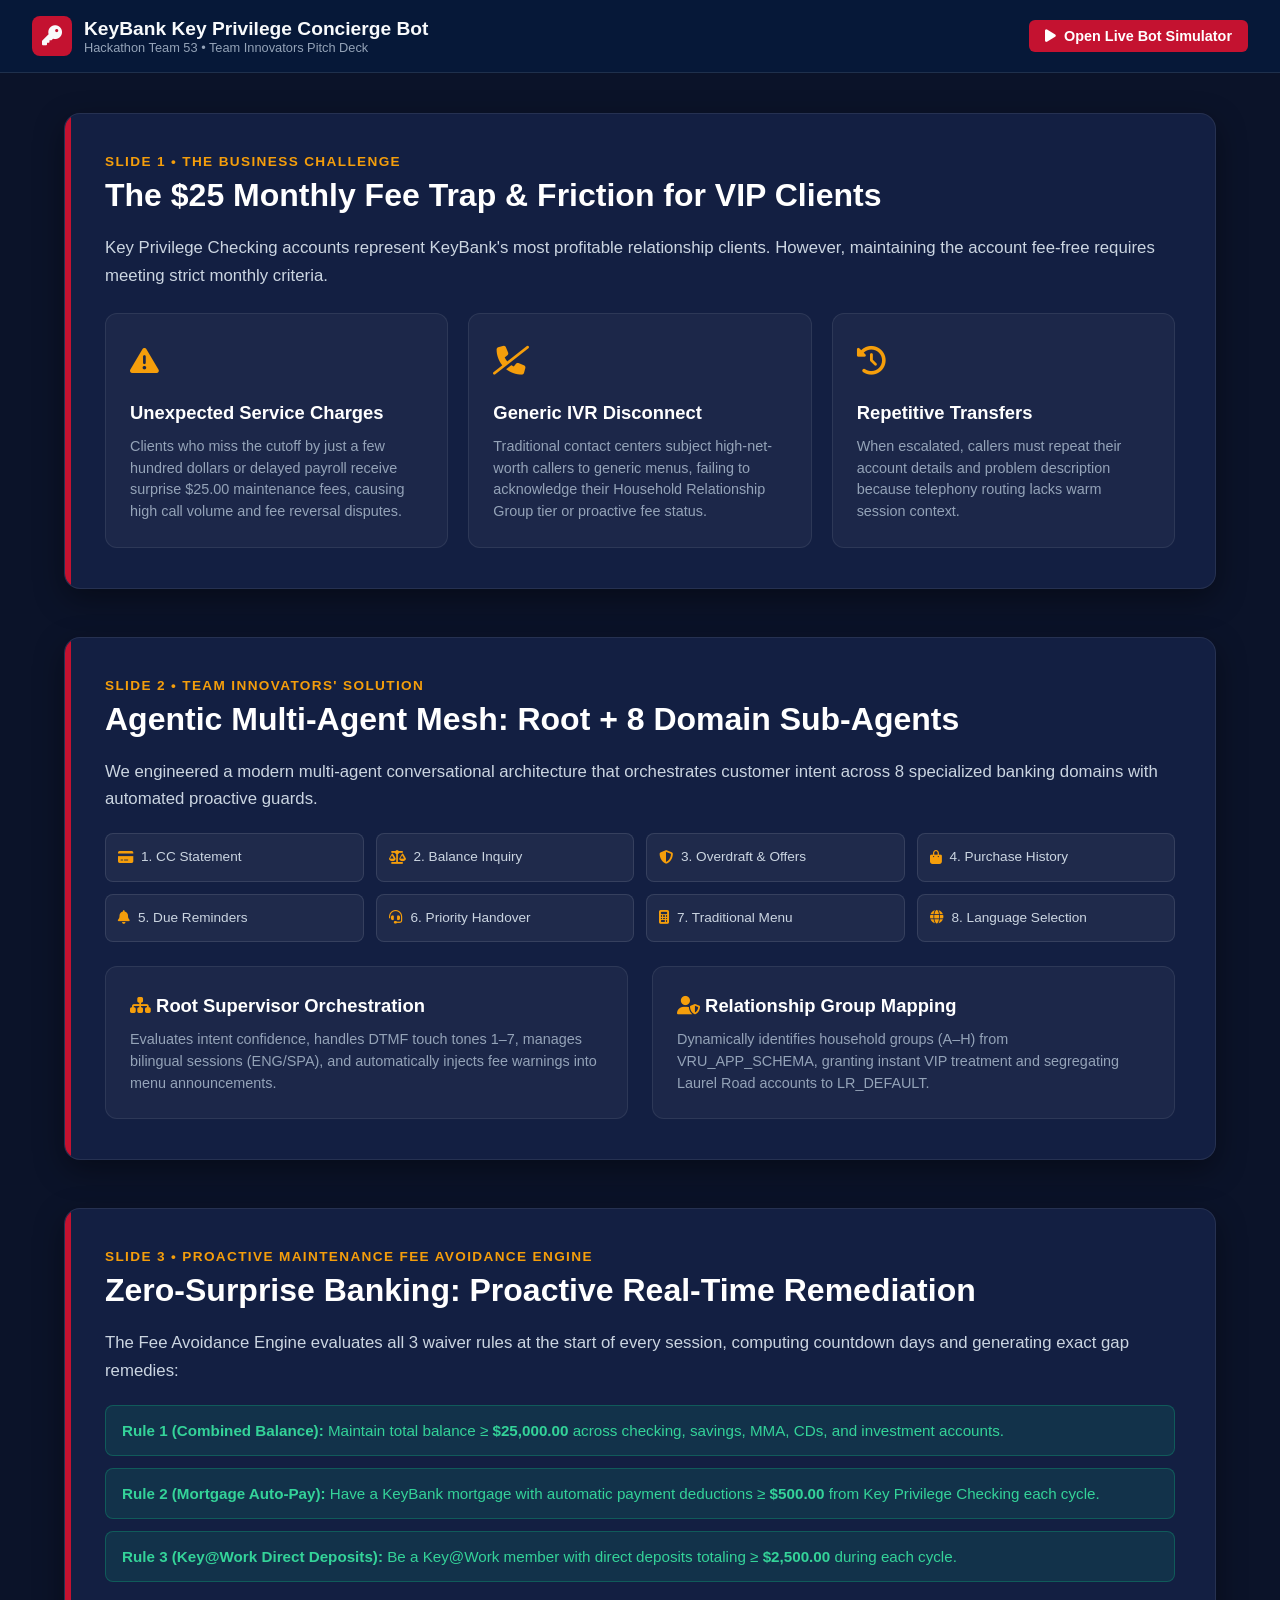
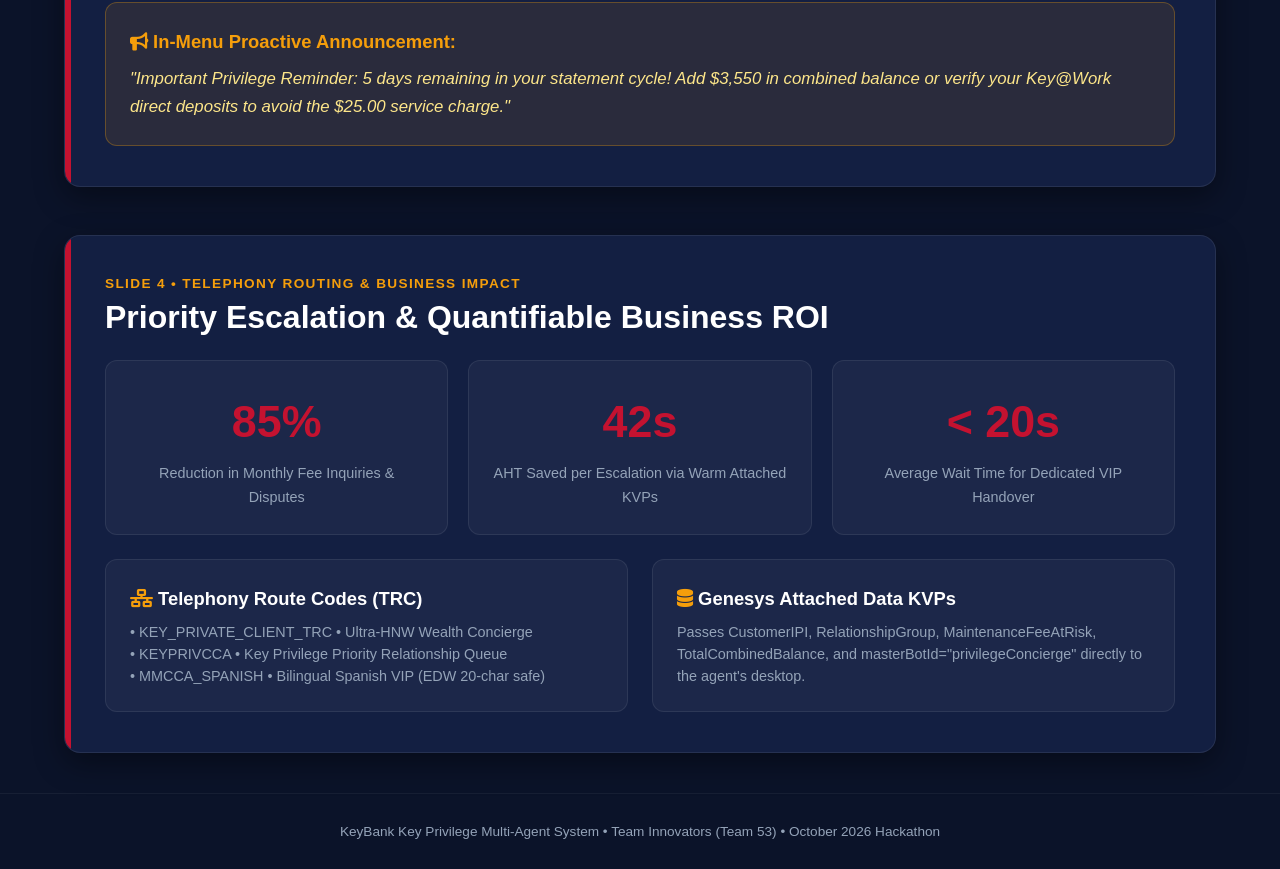
==== web/presentation.html @ d88b8b47 "addding ui voice visiuilser" ====
<!DOCTYPE html>
<html lang="en">
<head>
    <meta charset="UTF-8">
    <meta name="viewport" content="width=device-width, initial-scale=1.0">
    <title>Hackathon Team 53 | Key Privilege Multi-Agent Pitch Deck</title>
    <link rel="stylesheet" href="https://cdnjs.cloudflare.com/ajax/libs/font-awesome/6.4.0/css/all.min.css">
    <style>
        :root {
            --key-red: #c41230;
            --key-red-dark: #9e0e26;
            --key-navy: #002d62;
            --key-navy-dark: #071b3b;
            --key-gold: #d4af37;
            --bg-dark: #0b1329;
            --card-bg: #131f42;
            --text-light: #f8fafc;
            --text-muted: #94a3b8;
            --success: #10b981;
            --warning: #f59e0b;
        }

        * {
            box-sizing: border-box;
            margin: 0;
            padding: 0;
            font-family: -apple-system, BlinkMacSystemFont, "Segoe UI", Roboto, sans-serif;
        }

        body {
            background-color: var(--bg-dark);
            color: var(--text-light);
            min-height: 100vh;
            display: flex;
            flex-direction: column;
        }

        header {
            background: rgba(7, 27, 59, 0.85);
            backdrop-filter: blur(10px);
            padding: 16px 32px;
            display: flex;
            justify-content: space-between;
            align-items: center;
            border-bottom: 1px solid rgba(255, 255, 255, 0.1);
            position: sticky;
            top: 0;
            z-index: 100;
        }

        .brand {
            display: flex;
            align-items: center;
            gap: 12px;
        }

        .logo {
            background: var(--key-red);
            width: 40px;
            height: 40px;
            border-radius: 8px;
            display: flex;
            align-items: center;
            justify-content: center;
            font-size: 20px;
        }

        .title {
            font-size: 1.2rem;
            font-weight: 700;
        }

        .subtitle {
            font-size: 0.8rem;
            color: var(--text-muted);
        }

        .nav-links {
            display: flex;
            gap: 12px;
        }

        .btn-live {
            background: var(--key-red);
            color: white;
            text-decoration: none;
            padding: 8px 16px;
            border-radius: 6px;
            font-weight: 600;
            font-size: 0.9rem;
            display: flex;
            align-items: center;
            gap: 8px;
            transition: background 0.2s;
        }

        .btn-live:hover {
            background: var(--key-red-dark);
        }

        .deck-container {
            max-width: 1200px;
            margin: 0 auto;
            padding: 40px 24px;
            display: flex;
            flex-direction: column;
            gap: 48px;
        }

        .slide {
            background: var(--card-bg);
            border: 1px solid rgba(255, 255, 255, 0.08);
            border-radius: 16px;
            padding: 40px;
            box-shadow: 0 10px 30px rgba(0, 0, 0, 0.4);
            position: relative;
            overflow: hidden;
        }

        .slide::before {
            content: "";
            position: absolute;
            top: 0;
            left: 0;
            width: 6px;
            height: 100%;
            background: var(--key-red);
        }

        .slide-tag {
            color: var(--warning);
            font-size: 0.85rem;
            font-weight: 700;
            text-transform: uppercase;
            letter-spacing: 0.1em;
            margin-bottom: 8px;
        }

        .slide-title {
            font-size: 2rem;
            font-weight: 800;
            margin-bottom: 20px;
            color: white;
        }

        .slide-body {
            font-size: 1.05rem;
            line-height: 1.65;
            color: #cbd5e1;
        }

        .grid-3 {
            display: grid;
            grid-template-columns: repeat(3, 1fr);
            gap: 20px;
            margin-top: 24px;
        }

        .grid-2 {
            display: grid;
            grid-template-columns: repeat(2, 1fr);
            gap: 24px;
            margin-top: 24px;
        }

        .feature-box {
            background: rgba(255, 255, 255, 0.04);
            border: 1px solid rgba(255, 255, 255, 0.08);
            border-radius: 12px;
            padding: 24px;
        }

        .feature-icon {
            font-size: 1.8rem;
            color: var(--warning);
            margin-bottom: 12px;
        }

        .feature-title {
            font-size: 1.15rem;
            font-weight: 700;
            margin-bottom: 8px;
            color: white;
        }

        .feature-desc {
            font-size: 0.9rem;
            color: var(--text-muted);
            line-height: 1.5;
        }

        .rule-pill {
            background: rgba(16, 185, 129, 0.12);
            border: 1px solid rgba(16, 185, 129, 0.3);
            color: #34d399;
            padding: 12px 16px;
            border-radius: 8px;
            margin-bottom: 12px;
            font-size: 0.95rem;
        }

        .stat-number {
            font-size: 2.8rem;
            font-weight: 800;
            color: var(--key-red);
            margin-bottom: 4px;
        }

        .stat-label {
            font-size: 0.9rem;
            color: var(--text-muted);
        }

        .agent-list {
            display: grid;
            grid-template-columns: repeat(4, 1fr);
            gap: 12px;
            margin-top: 20px;
        }

        .agent-pill {
            background: rgba(255, 255, 255, 0.05);
            border: 1px solid rgba(255, 255, 255, 0.1);
            padding: 12px;
            border-radius: 8px;
            font-size: 0.85rem;
            display: flex;
            align-items: center;
            gap: 8px;
        }

        .agent-pill i {
            color: var(--warning);
        }

        footer {
            text-align: center;
            padding: 30px;
            color: var(--text-muted);
            font-size: 0.85rem;
            border-top: 1px solid rgba(255, 255, 255, 0.05);
        }
    </style>
</head>
<body>
    <header>
        <div class="brand">
            <div class="logo"><i class="fa-solid fa-key"></i></div>
            <div>
                <div class="title">KeyBank Key Privilege Concierge Bot</div>
                <div class="subtitle">Hackathon Team 53 • Team Innovators Pitch Deck</div>
            </div>
        </div>
        <div class="nav-links">
            <a href="index.html" class="btn-live"><i class="fa-solid fa-play"></i> Open Live Bot Simulator</a>
        </div>
    </header>

    <main class="deck-container">
        <!-- Slide 1: The Problem -->
        <section class="slide">
            <div class="slide-tag">Slide 1 • The Business Challenge</div>
            <h2 class="slide-title">The $25 Monthly Fee Trap & Friction for VIP Clients</h2>
            <div class="slide-body">
                <p>Key Privilege Checking accounts represent KeyBank's most profitable relationship clients. However, maintaining the account fee-free requires meeting strict monthly criteria.</p>
                
                <div class="grid-3">
                    <div class="feature-box">
                        <div class="feature-icon"><i class="fa-solid fa-triangle-exclamation"></i></div>
                        <div class="feature-title">Unexpected Service Charges</div>
                        <div class="feature-desc">Clients who miss the cutoff by just a few hundred dollars or delayed payroll receive surprise $25.00 maintenance fees, causing high call volume and fee reversal disputes.</div>
                    </div>
                    <div class="feature-box">
                        <div class="feature-icon"><i class="fa-solid fa-phone-slash"></i></div>
                        <div class="feature-title">Generic IVR Disconnect</div>
                        <div class="feature-desc">Traditional contact centers subject high-net-worth callers to generic menus, failing to acknowledge their Household Relationship Group tier or proactive fee status.</div>
                    </div>
                    <div class="feature-box">
                        <div class="feature-icon"><i class="fa-solid fa-clock-rotate-left"></i></div>
                        <div class="feature-title">Repetitive Transfers</div>
                        <div class="feature-desc">When escalated, callers must repeat their account details and problem description because telephony routing lacks warm session context.</div>
                    </div>
                </div>
            </div>
        </section>

        <!-- Slide 2: The Solution -->
        <section class="slide">
            <div class="slide-tag">Slide 2 • Team Innovators' Solution</div>
            <h2 class="slide-title">Agentic Multi-Agent Mesh: Root + 8 Domain Sub-Agents</h2>
            <div class="slide-body">
                <p>We engineered a modern multi-agent conversational architecture that orchestrates customer intent across 8 specialized banking domains with automated proactive guards.</p>

                <div class="agent-list">
                    <div class="agent-pill"><i class="fa-solid fa-credit-card"></i> 1. CC Statement</div>
                    <div class="agent-pill"><i class="fa-solid fa-scale-balanced"></i> 2. Balance Inquiry</div>
                    <div class="agent-pill"><i class="fa-solid fa-shield-halved"></i> 3. Overdraft & Offers</div>
                    <div class="agent-pill"><i class="fa-solid fa-bag-shopping"></i> 4. Purchase History</div>
                    <div class="agent-pill"><i class="fa-solid fa-bell"></i> 5. Due Reminders</div>
                    <div class="agent-pill"><i class="fa-solid fa-headset"></i> 6. Priority Handover</div>
                    <div class="agent-pill"><i class="fa-solid fa-calculator"></i> 7. Traditional Menu</div>
                    <div class="agent-pill"><i class="fa-solid fa-globe"></i> 8. Language Selection</div>
                </div>

                <div class="grid-2" style="margin-top: 24px;">
                    <div class="feature-box">
                        <div class="feature-title"><i class="fa-solid fa-sitemap" style="color: var(--warning);"></i> Root Supervisor Orchestration</div>
                        <div class="feature-desc">Evaluates intent confidence, handles DTMF touch tones 1–7, manages bilingual sessions (ENG/SPA), and automatically injects fee warnings into menu announcements.</div>
                    </div>
                    <div class="feature-box">
                        <div class="feature-title"><i class="fa-solid fa-user-shield" style="color: var(--warning);"></i> Relationship Group Mapping</div>
                        <div class="feature-desc">Dynamically identifies household groups (A–H) from VRU_APP_SCHEMA, granting instant VIP treatment and segregating Laurel Road accounts to LR_DEFAULT.</div>
                    </div>
                </div>
            </div>
        </section>

        <!-- Slide 3: Maintenance Fee Guard -->
        <section class="slide">
            <div class="slide-tag">Slide 3 • Proactive Maintenance Fee Avoidance Engine</div>
            <h2 class="slide-title">Zero-Surprise Banking: Proactive Real-Time Remediation</h2>
            <div class="slide-body">
                <p>The Fee Avoidance Engine evaluates all 3 waiver rules at the start of every session, computing countdown days and generating exact gap remedies:</p>

                <div style="margin-top: 20px;">
                    <div class="rule-pill">
                        <strong>Rule 1 (Combined Balance):</strong> Maintain total balance &ge; <strong>$25,000.00</strong> across checking, savings, MMA, CDs, and investment accounts.
                    </div>
                    <div class="rule-pill">
                        <strong>Rule 2 (Mortgage Auto-Pay):</strong> Have a KeyBank mortgage with automatic payment deductions &ge; <strong>$500.00</strong> from Key Privilege Checking each cycle.
                    </div>
                    <div class="rule-pill">
                        <strong>Rule 3 (Key@Work Direct Deposits):</strong> Be a Key@Work member with direct deposits totaling &ge; <strong>$2,500.00</strong> during each cycle.
                    </div>
                </div>

                <div class="feature-box" style="margin-top: 20px; background: rgba(245, 158, 11, 0.1); border-color: rgba(245, 158, 11, 0.3);">
                    <div class="feature-title" style="color: var(--warning);"><i class="fa-solid fa-bullhorn"></i> In-Menu Proactive Announcement:</div>
                    <p style="font-style: italic; color: #fde68a;">
                        "Important Privilege Reminder: 5 days remaining in your statement cycle! Add $3,550 in combined balance or verify your Key@Work direct deposits to avoid the $25.00 service charge."
                    </p>
                </div>
            </div>
        </section>

        <!-- Slide 4: Telephony & Business Impact -->
        <section class="slide">
            <div class="slide-tag">Slide 4 • Telephony Routing & Business Impact</div>
            <h2 class="slide-title">Priority Escalation & Quantifiable Business ROI</h2>
            <div class="slide-body">
                <div class="grid-3">
                    <div class="feature-box" style="text-align: center;">
                        <div class="stat-number">85%</div>
                        <div class="stat-label">Reduction in Monthly Fee Inquiries & Disputes</div>
                    </div>
                    <div class="feature-box" style="text-align: center;">
                        <div class="stat-number">42s</div>
                        <div class="stat-label">AHT Saved per Escalation via Warm Attached KVPs</div>
                    </div>
                    <div class="feature-box" style="text-align: center;">
                        <div class="stat-number">&lt; 20s</div>
                        <div class="stat-label">Average Wait Time for Dedicated VIP Handover</div>
                    </div>
                </div>

                <div class="grid-2" style="margin-top: 24px;">
                    <div class="feature-box">
                        <div class="feature-title"><i class="fa-solid fa-network-wired" style="color: var(--warning);"></i> Telephony Route Codes (TRC)</div>
                        <div class="feature-desc">
                            • <code>KEY_PRIVATE_CLIENT_TRC</code> &bull; Ultra-HNW Wealth Concierge<br>
                            • <code>KEYPRIVCCA</code> &bull; Key Privilege Priority Relationship Queue<br>
                            • <code>MMCCA_SPANISH</code> &bull; Bilingual Spanish VIP (EDW 20-char safe)
                        </div>
                    </div>
                    <div class="feature-box">
                        <div class="feature-title"><i class="fa-solid fa-database" style="color: var(--warning);"></i> Genesys Attached Data KVPs</div>
                        <div class="feature-desc">
                            Passes <code>CustomerIPI</code>, <code>RelationshipGroup</code>, <code>MaintenanceFeeAtRisk</code>, <code>TotalCombinedBalance</code>, and <code>masterBotId="privilegeConcierge"</code> directly to the agent's desktop.
                        </div>
                    </div>
                </div>
            </div>
        </section>
    </main>

    <footer>
        KeyBank Key Privilege Multi-Agent System &bull; Team Innovators (Team 53) &bull; October 2026 Hackathon
    </footer>
</body>
</html>
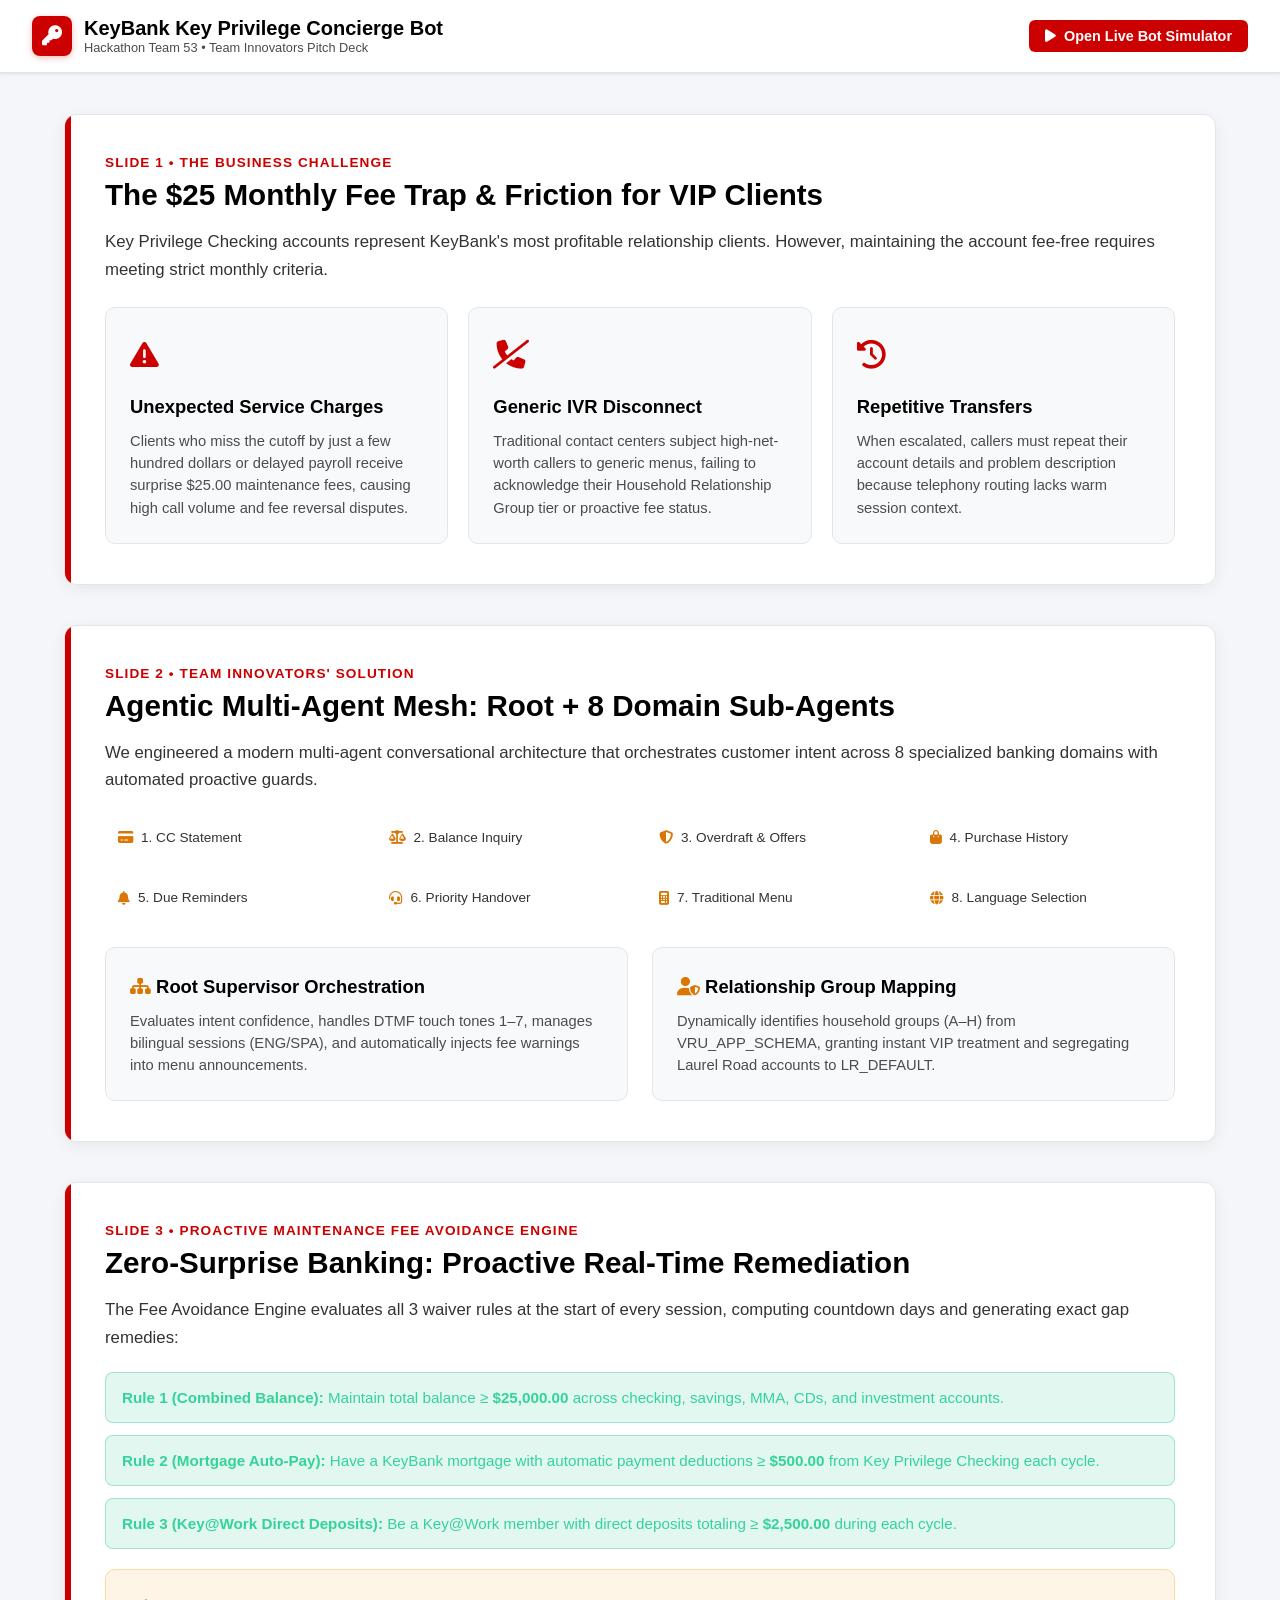
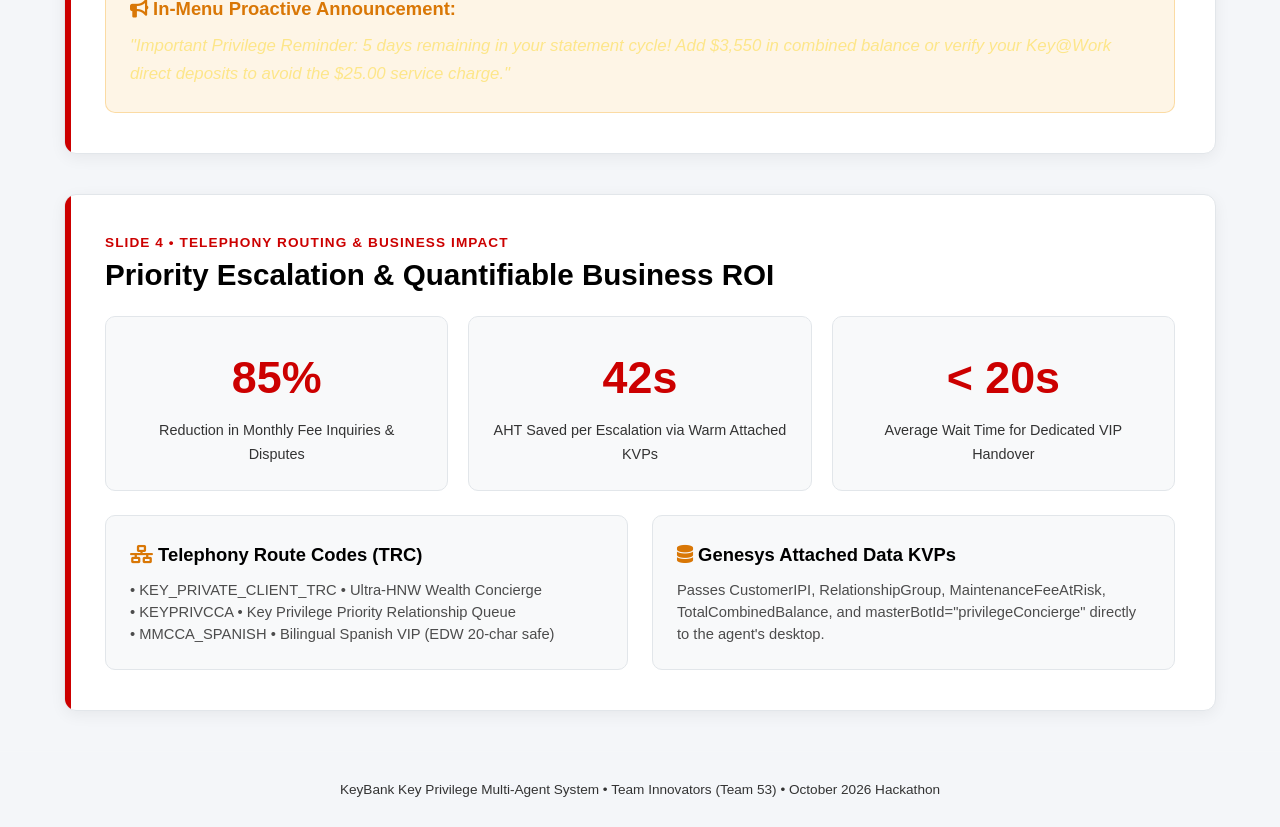
==== commit e55d5954: "feat(ui): KeyBank KDS brand palette, red key logo, and Google TTS" ====
--- a/web/presentation.html
+++ b/web/presentation.html
@@ -7,45 +7,45 @@
     <link rel="stylesheet" href="https://cdnjs.cloudflare.com/ajax/libs/font-awesome/6.4.0/css/all.min.css">
     <style>
         :root {
-            --key-red: #c41230;
-            --key-red-dark: #9e0e26;
-            --key-navy: #002d62;
-            --key-navy-dark: #071b3b;
-            --key-gold: #d4af37;
-            --bg-dark: #0b1329;
-            --card-bg: #131f42;
-            --text-light: #f8fafc;
-            --text-muted: #94a3b8;
-            --success: #10b981;
-            --warning: #f59e0b;
+            --key-red: #CC0000;              /* KeyBank Red | PMS 1795 */
+            --key-red-dark: #B30000;
+            --key-black: #000000;            /* Headlines & Primary Titles */
+            --key-gray-90: #1A1A1A;
+            --key-gray-80: #333333;          /* Body copy */
+            --key-gray-70: #4C4C4C;          /* ADA 70% Gray */
+            --bg-page: #F4F6F9;              /* Crisp Canvas */
+            --card-bg: #FFFFFF;              /* Liberal White Space */
+            --border-subtle: #E2E6EA;
+            --success: #00875A;
+            --warning: #D97706;
         }
 
         * {
             box-sizing: border-box;
             margin: 0;
             padding: 0;
-            font-family: -apple-system, BlinkMacSystemFont, "Segoe UI", Roboto, sans-serif;
+            font-family: -apple-system, BlinkMacSystemFont, "Segoe UI", Roboto, "Helvetica Neue", Arial, sans-serif;
         }
 
         body {
-            background-color: var(--bg-dark);
-            color: var(--text-light);
+            background-color: var(--bg-page);
+            color: var(--key-gray-80);
             min-height: 100vh;
             display: flex;
             flex-direction: column;
         }
 
         header {
-            background: rgba(7, 27, 59, 0.85);
-            backdrop-filter: blur(10px);
+            background: #FFFFFF;
             padding: 16px 32px;
             display: flex;
             justify-content: space-between;
             align-items: center;
-            border-bottom: 1px solid rgba(255, 255, 255, 0.1);
+            border-bottom: 2px solid var(--border-subtle);
             position: sticky;
             top: 0;
             z-index: 100;
+            box-shadow: 0 1px 3px rgba(0, 0, 0, 0.05);
         }
 
         .brand {
@@ -63,16 +63,20 @@
             align-items: center;
             justify-content: center;
             font-size: 20px;
+            color: #FFFFFF;
+            box-shadow: 0 2px 6px rgba(204, 0, 0, 0.25);
         }
 
         .title {
-            font-size: 1.2rem;
-            font-weight: 700;
+            font-size: 1.25rem;
+            font-weight: 800;
+            color: var(--key-black);
         }
 
         .subtitle {
             font-size: 0.8rem;
-            color: var(--text-muted);
+            color: var(--key-gray-70);
+            font-weight: 500;
         }
 
         .nav-links {
@@ -86,7 +90,7 @@
             text-decoration: none;
             padding: 8px 16px;
             border-radius: 6px;
-            font-weight: 600;
+            font-weight: 700;
             font-size: 0.9rem;
             display: flex;
             align-items: center;
@@ -104,15 +108,15 @@
             padding: 40px 24px;
             display: flex;
             flex-direction: column;
-            gap: 48px;
+            gap: 40px;
         }
 
         .slide {
             background: var(--card-bg);
-            border: 1px solid rgba(255, 255, 255, 0.08);
-            border-radius: 16px;
+            border: 1px solid var(--border-subtle);
+            border-radius: 12px;
             padding: 40px;
-            box-shadow: 0 10px 30px rgba(0, 0, 0, 0.4);
+            box-shadow: 0 4px 16px rgba(0, 0, 0, 0.06);
             position: relative;
             overflow: hidden;
         }
@@ -128,25 +132,25 @@
         }
 
         .slide-tag {
-            color: var(--warning);
+            color: var(--key-red);
             font-size: 0.85rem;
-            font-weight: 700;
+            font-weight: 800;
             text-transform: uppercase;
-            letter-spacing: 0.1em;
+            letter-spacing: 0.08em;
             margin-bottom: 8px;
         }
 
         .slide-title {
-            font-size: 2rem;
+            font-size: 1.85rem;
             font-weight: 800;
-            margin-bottom: 20px;
-            color: white;
+            margin-bottom: 16px;
+            color: var(--key-black);
         }
 
         .slide-body {
             font-size: 1.05rem;
             line-height: 1.65;
-            color: #cbd5e1;
+            color: var(--key-gray-80);
         }
 
         .grid-3 {
@@ -164,20 +168,30 @@
         }
 
         .feature-box {
-            background: rgba(255, 255, 255, 0.04);
-            border: 1px solid rgba(255, 255, 255, 0.08);
-            border-radius: 12px;
+            background: #F8F9FA;
+            border: 1px solid var(--border-subtle);
+            border-radius: 10px;
             padding: 24px;
         }
 
         .feature-icon {
             font-size: 1.8rem;
-            color: var(--warning);
+            color: var(--key-red);
             margin-bottom: 12px;
         }
 
         .feature-title {
             font-size: 1.15rem;
+            font-weight: 800;
+            color: var(--key-black);
+            margin-bottom: 8px;
+        }
+
+        .feature-desc {
+            font-size: 0.92rem;
+            color: var(--key-gray-70);
+            line-height: 1.5;
+        }
             font-weight: 700;
             margin-bottom: 8px;
             color: white;
